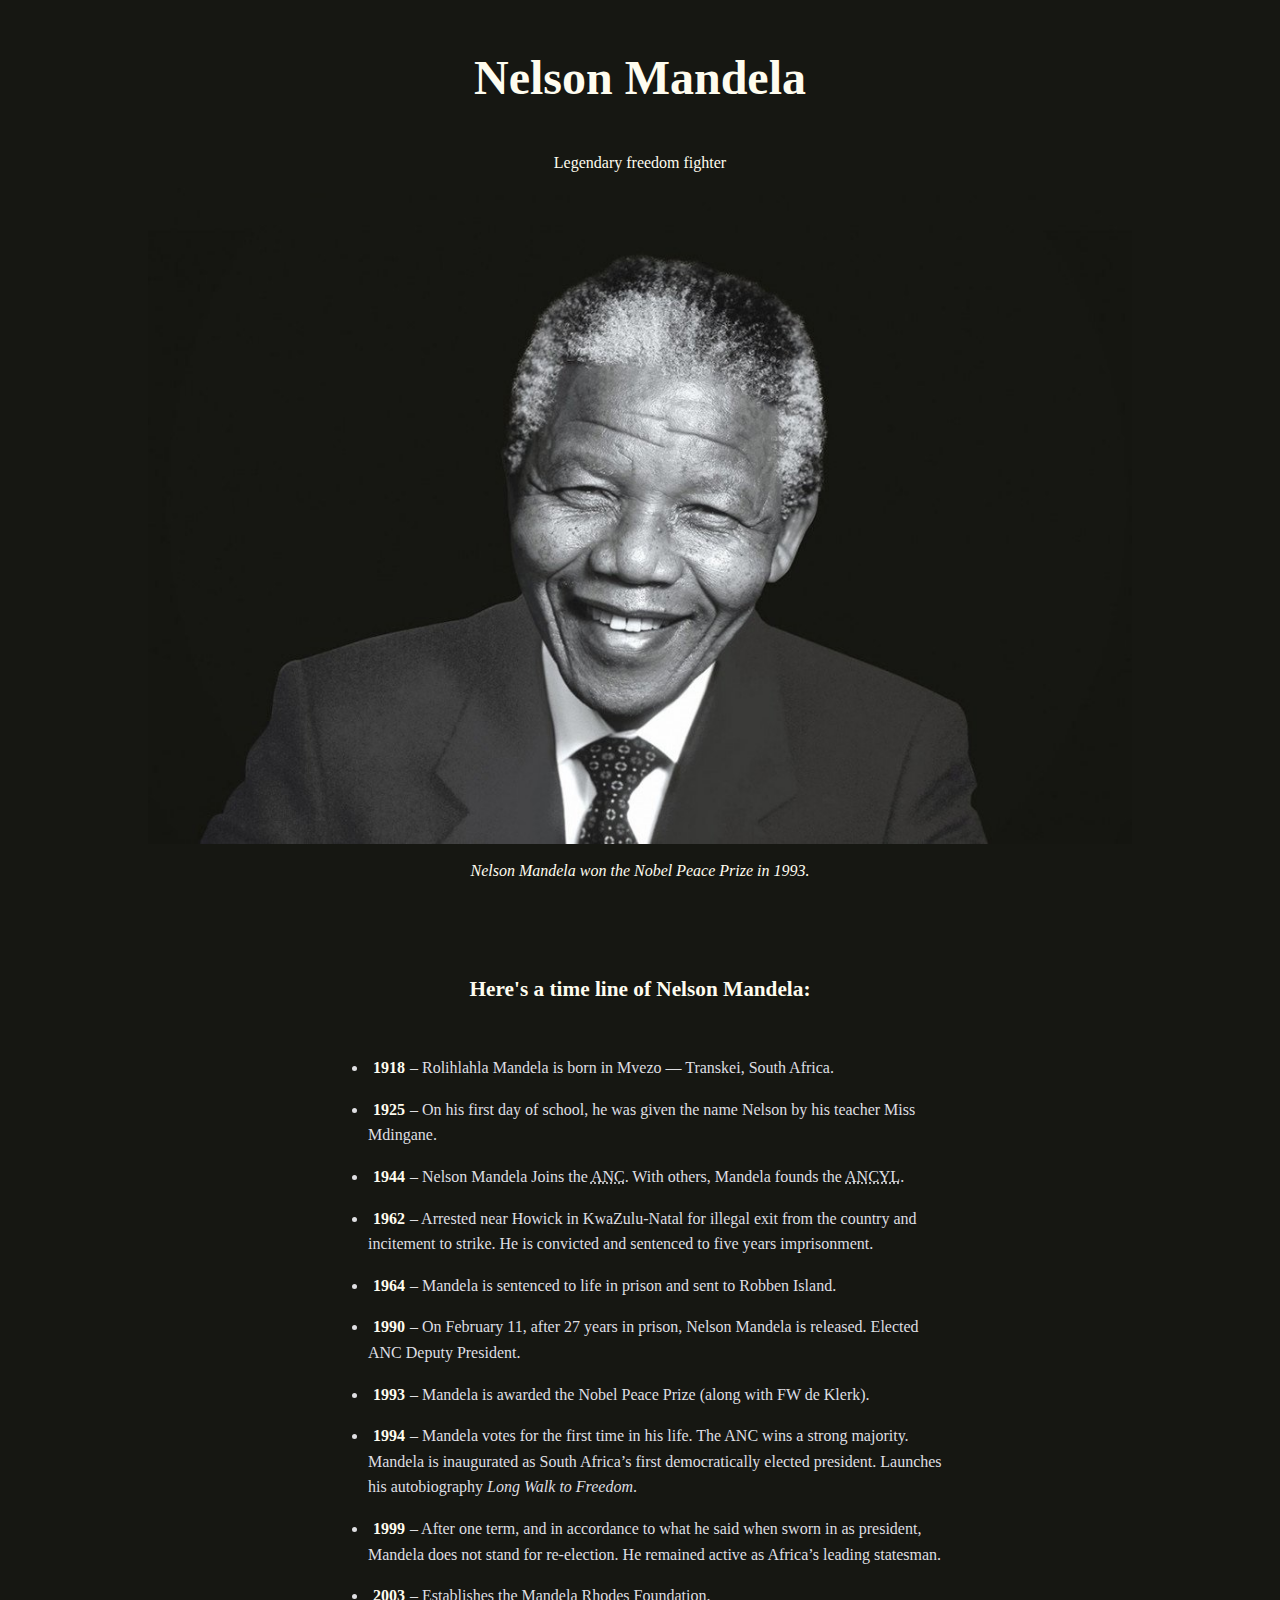
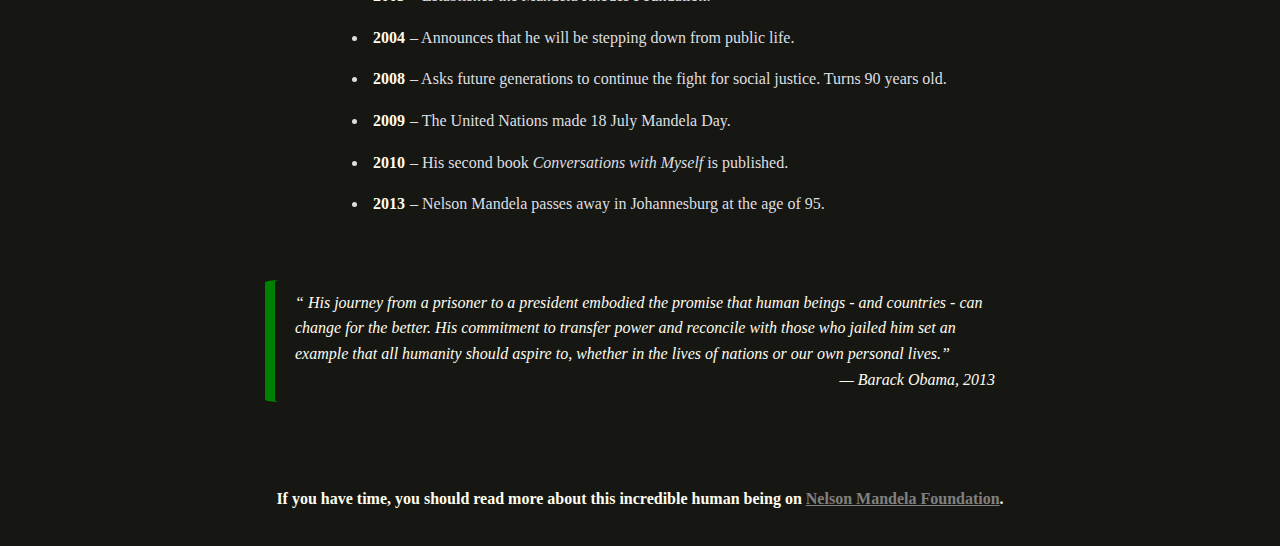
==== 10.P_MAF_Build a Tribute Page.html @ 14133fb6 "Add files via upload" ====
<!DOCTYPE html>
<html lang="en">

<head>
    <meta charset="UTF-8" />
    <meta http-equiv="X-UA-Compatible" content="IE=edge" />
    <meta name="viewport" content="width=device-width, initial-scale=1.0" />
    <link rel="stylesheet" href="10.P_MAF_Build a Tribute Page.css" />
    <title>Tribute Mandela</title>
</head>

<body>
    <main id="main">
        <header class="header">
            <h1 id="title">Nelson Mandela</h1>
            <div class="divider-large"></div>
            <p>Legendary freedom fighter</p>
        </header>

        <div id="img-div">
            <figure class="figure">
                <img id="img" src="nelson-mandela3.png" alt="nelson-mandela" /><br />
                <!--TODO:-->
                <caption id="img-caption">
                    Nelson Mandela won the Nobel Peace Prize in 1993.
                </caption>
            </figure>
        </div>
        <div id="tribute-info">
            <div class="divider-large"></div>
            <h4 id="time-line">Here's a time line of Nelson Mandela:</h4>
            <div class="divider-large"></div>
            <ul>
                <li>
                    <strong>1918</strong>&ndash; Rolihlahla Mandela is born in Mvezo
                    &mdash; Transkei, South Africa.
                </li>

                <li>
                    <strong>1925</strong>&ndash; On his first day of school, he was
                    given the name Nelson by his teacher Miss Mdingane.
                </li>
                <li>
                    <strong>1944</strong>&ndash; Nelson Mandela Joins the
                    <abbr title="African National Congress"> ANC</abbr>. With others,
                    Mandela founds the
                    <abbr title="African National Congress Youth League">ANCYL</abbr>.
                </li>
                <li>
                    <strong>1962</strong>&ndash; Arrested near Howick in KwaZulu-Natal
                    for illegal exit from the country and incitement to strike. He is
                    convicted and sentenced to five years imprisonment.
                </li>
                <li>
                    <strong>1964</strong>&ndash; Mandela is sentenced to life in prison and sent
                    to Robben Island.
                </li>
                <li>
                    <strong>1990</strong>&ndash; On February 11, after 27 years in prison,
                    Nelson Mandela is released. Elected
                    <abbrb title="African National Congress">ANC</abbrb> Deputy
                    President.
                </li>
                <li>
                    <strong>1993</strong>&ndash; Mandela is awarded the Nobel Peace Prize (along with FW de Klerk).
                </li>
                <li>
                    <strong>1994</strong>&ndash; Mandela votes for the first time in his life.
                    The ANC wins a strong majority. Mandela is inaugurated as South
                    Africa&rsquo;s first democratically elected president. Launches his
                    autobiography <em>Long Walk to Freedom</em>.
                </li>
                <li>
                    <strong>1999</strong>&ndash; After one term, and in accordance to what he
                    said when sworn in as president, Mandela does not stand for
                    re-election. He remained active as Africa&rsquo;s leading statesman.
                </li>
                <li>
                    <strong>2003</strong>&ndash; Establishes the Mandela Rhodes Foundation.
                </li>
                <li>
                    <strong>2004</strong>&ndash; Announces that he will be stepping down from
                    public life.
                </li>
                <li>
                    <strong>2008</strong>&ndash; Asks future generations to continue the fight
                    for social justice. Turns 90 years old.
                </li>
                <li>
                    <strong>2009</strong>&ndash; The United Nations made 18 July Mandela Day.
                </li>
                <li>
                    <strong>2010</strong>&ndash; His second book
                    <em>Conversations with Myself </em> is published.
                </li>
                </li>
                <li><strong>2013</strong>&ndash; Nelson Mandela passes away in Johannesburg at the age of 95.</li>
            </ul>
        </div>

        <blockquote class="cite">
            <q> His journey from a prisoner to a president embodied the promise that human beings - and countries - can
                change for the better.

                His commitment to transfer power and reconcile with those who jailed him set an example that all
                humanity should aspire to, whether in the lives of nations or our own personal lives.</q> <br />
            <cite>&mdash; Barack Obama, 2013</cite>
        </blockquote>
        <div class="divider-large"></div>
        <div id="link">
            <h6> If you have time, you should read more about this incredible human being on <a id="tribute-link"
                    href="https://www.nelsonmandela.org/" target="_blank">Nelson Mandela Foundation</a>.</>
                <!-- You should see an a element with a corresponding id="tribute-link", 
            which links to an outside site, that
            contains additional information about the subject of 
            the tribute page. HINT: You must give your element an
            attribute of target and set it to _blank in order for 
            your link to open in a new tab -->
        </div>
    </main>
</body>

</html>
---- 10.P_MAF_Build a Tribute Page.css ----
/* * {border: 1px #cccccc solid;}
*/

.divider-large{
  border-bottom: 1px solid #161712; 
  margin: 2px 0;
    clear: right;
}

body{
    color:#FEFCEF;
    background-color:#161712; 
    padding-top:10px;
    	font-family: Eczar, IM Fell English, Georgia, serif;
	font-weight: 500;
}
h1 {font-size: 300%;}
h2 {font-size: 200%;}
h3 {font-size: 167%;}
h4 {font-size: 133%;}
h5 {font-size: 115%;}
h6 {font-size: 100%;}

h4 {
    margin-top:40px;
    padding-top:40px;
 
    
}
#title, header>p, #time-line{
    text-align: center;
    
}

#img-div{
 width: 100;
  text-align: center;
  font-style: italic;
 
  text-indent: 0;
  margin: 10px 100px;
    background-color:#161712;  
}


#img {
   display: block;
margin-left: auto;
margin-right: auto;
max-width: 100%;
  height: auto;
  
}

#img-caption{ 
  font-style: italic;
  padding: 2px;
  text-align: center;

  
}
li {
    
  color: #dfdfe2;
  margin-left: 20em;
  margin-right: 20em;
  padding: 0.5rem 0 0.5rem 0 ;
  line-height: 1.6;
  
}

strong{
padding: 0.5rem 5px;
font-weight: 1200;
color:#FEFCEF;
}
.cite{
    border-radius: 2%;
border-left: 10px green solid;
line-height: 1.6; 
font-style: italic;
  max-width: 700px;
  padding:10px 20px;
  margin: 55px auto 50px auto;
color:#FEFCEF;
}

.cite cite{
    display:block;
    text-align:right;
}

#link{
    display: block;
  text-align:center;
  }
#tribute-link{
    color: gray;
}
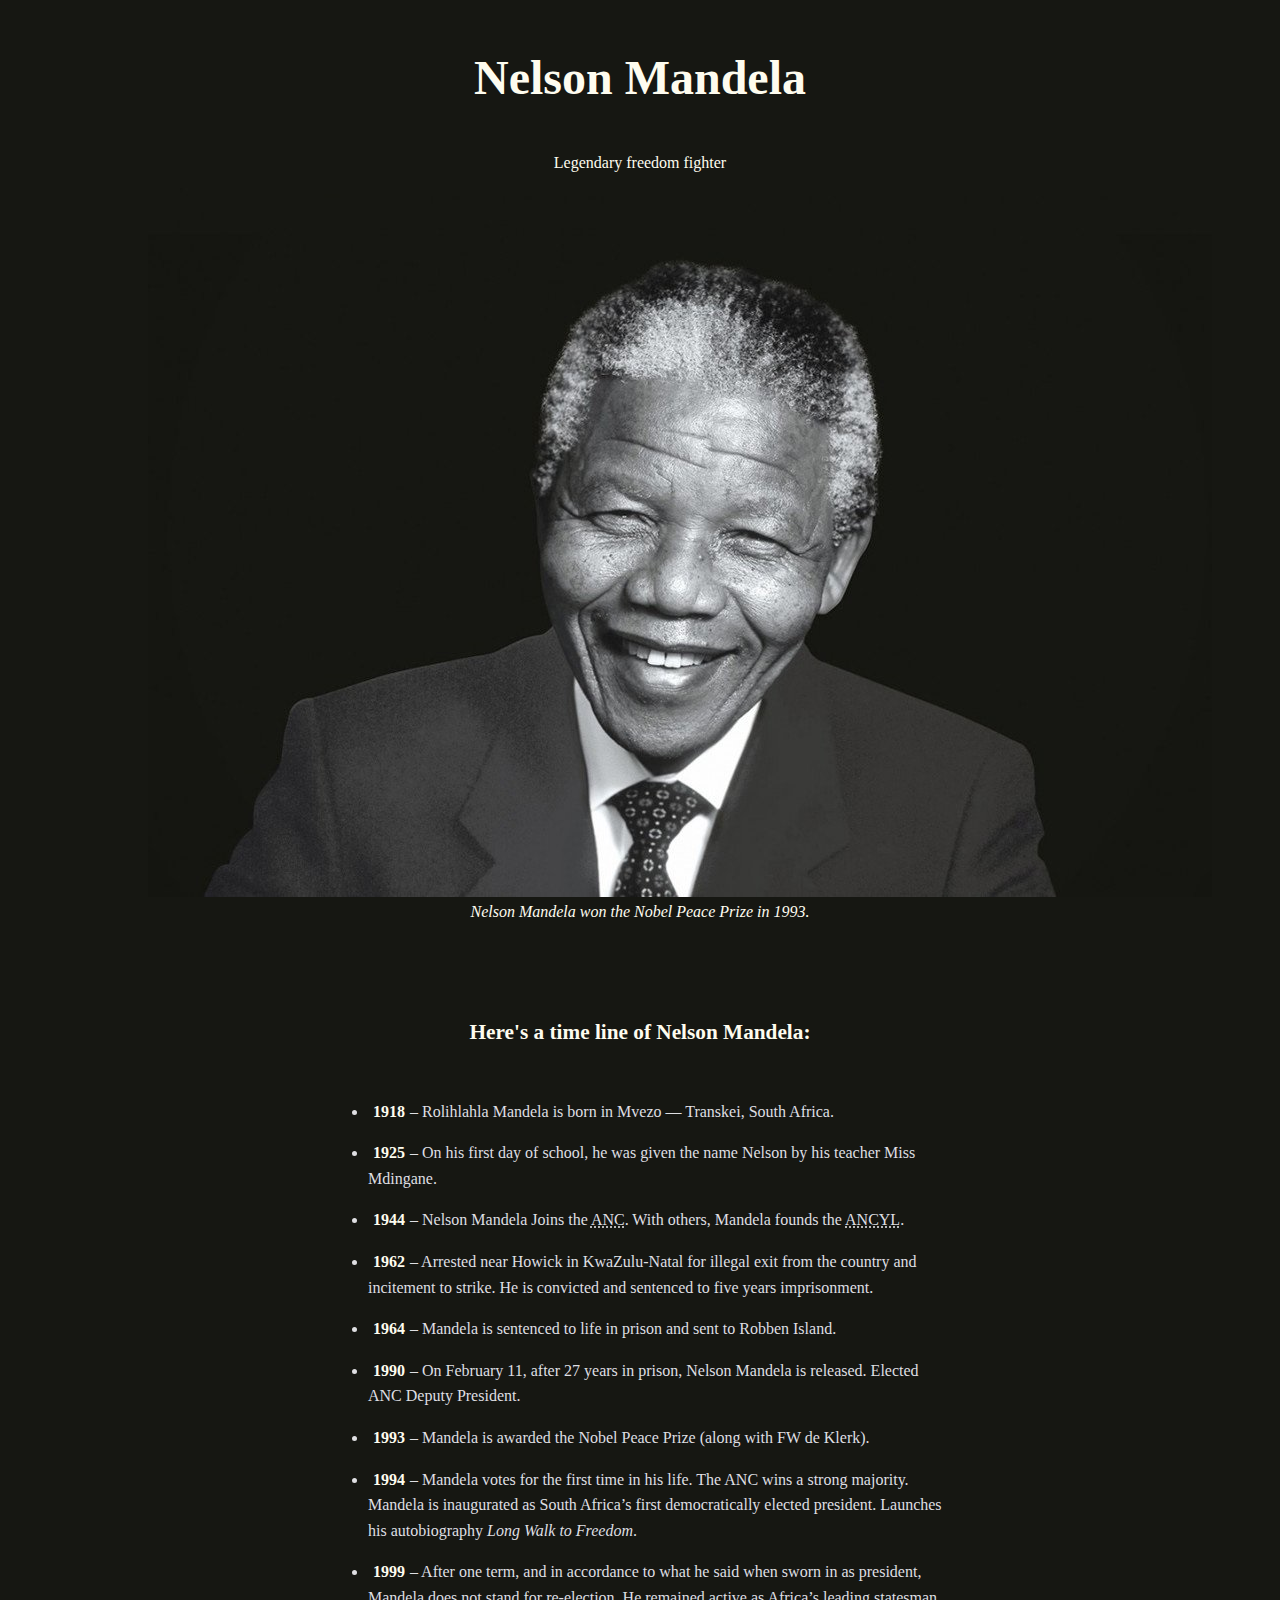
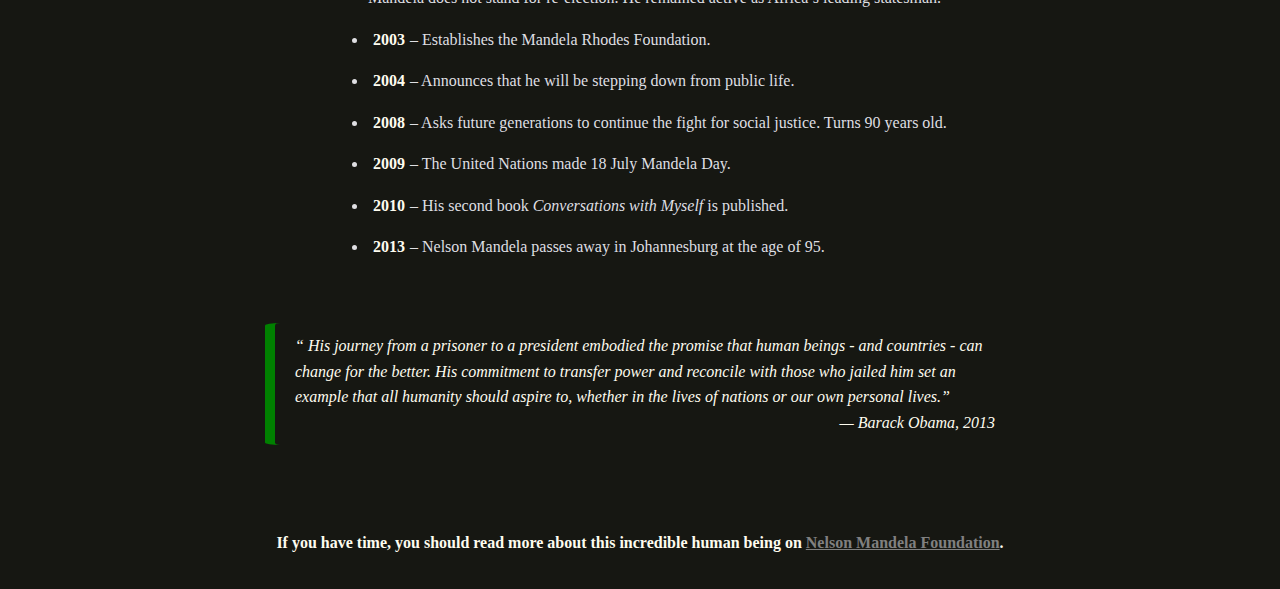
==== commit 8ef57c4a: "Update 10.P_MAF_Build a Tribute Page.html" ====
--- a/10.P_MAF_Build a Tribute Page.html
+++ b/10.P_MAF_Build a Tribute Page.html
@@ -19,11 +19,11 @@
 
         <div id="img-div">
             <figure class="figure">
-                <img id="img" src="nelson-mandela3.png" alt="nelson-mandela" /><br />
+                <img id="image" src="nelson-mandela3.png" alt="nelson-mandela" /><br />
                 <!--TODO:-->
-                <caption id="img-caption">
+                <figcaption id="img-caption">
                     Nelson Mandela won the Nobel Peace Prize in 1993.
-                </caption>
+                </figcaption>
             </figure>
         </div>
         <div id="tribute-info">
@@ -110,14 +110,8 @@
         <div id="link">
             <h6> If you have time, you should read more about this incredible human being on <a id="tribute-link"
                     href="https://www.nelsonmandela.org/" target="_blank">Nelson Mandela Foundation</a>.</>
-                <!-- You should see an a element with a corresponding id="tribute-link", 
-            which links to an outside site, that
-            contains additional information about the subject of 
-            the tribute page. HINT: You must give your element an
-            attribute of target and set it to _blank in order for 
-            your link to open in a new tab -->
         </div>
     </main>
 </body>
 
-</html>+</html>
